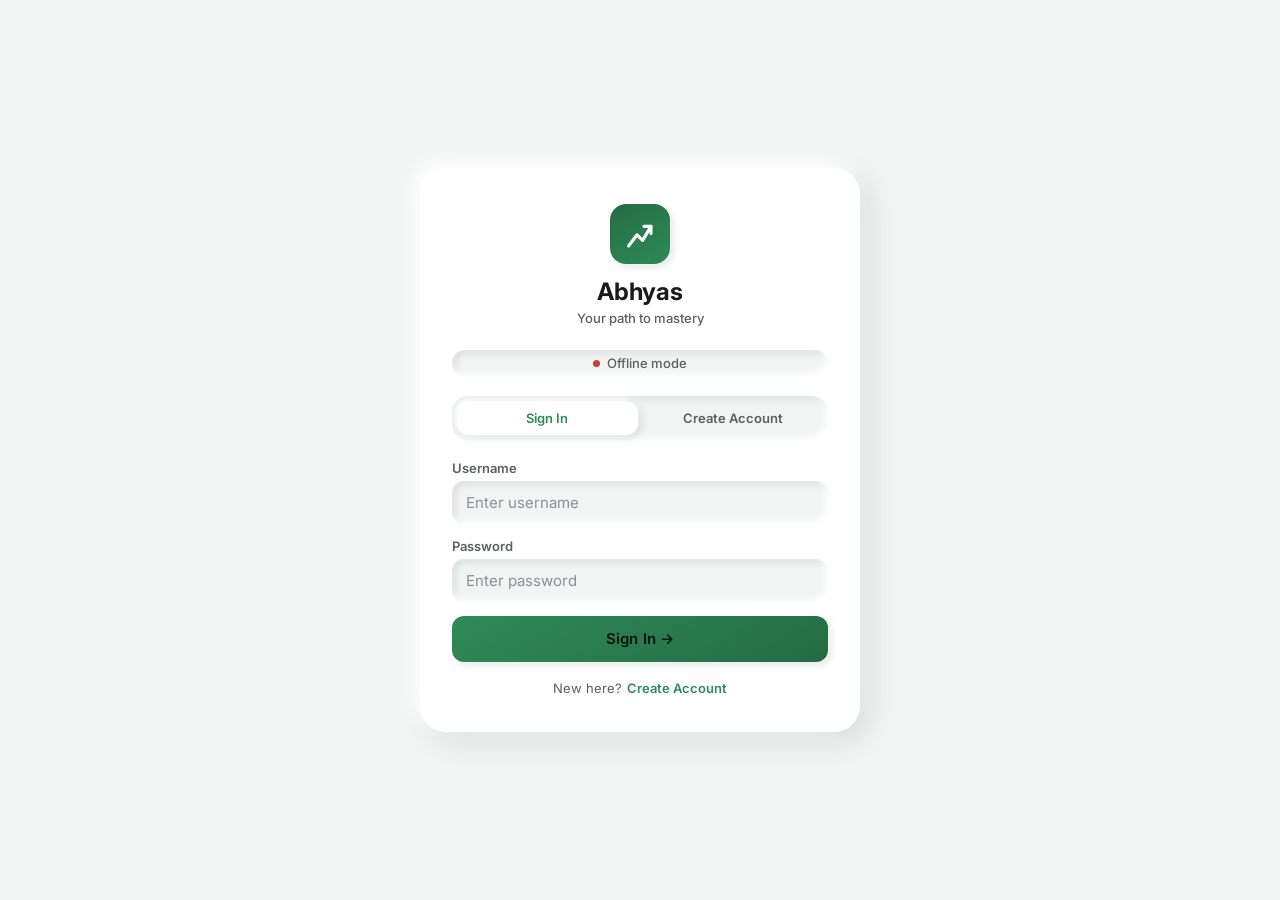
==== index.html @ fbf96340 "index.html/admin.html: fix same white-on-green button contrast bug found in user.html Audited both f" ====
<!DOCTYPE html>
<html lang="en">
<head>
<meta charset="UTF-8">
<meta name="viewport" content="width=device-width,initial-scale=1,maximum-scale=1">
<meta name="theme-color" content="#F2F4F3">
<title>Abhyas — Gateway</title>
<link href="https://fonts.googleapis.com/css2?family=Inter:wght@400;500;600;700;800&display=swap" rel="stylesheet">
<link rel="stylesheet" href="design-system.css">
<style>
:root{
  /* Local aliases onto the shared token layer, so the rest of this
     file's rules (unchanged names, so JS/markup below never has to
     change) read from one place if the palette shifts later. */
  --c0:var(--c-bg);--c1:var(--c-surface);--c2:var(--c-surface);--c3:var(--c-primary-light);--c4:var(--c-divider);
  --amb:var(--c-primary);--amb2:var(--c-primary-dark);--amb-glow:rgba(46,139,87,.18);
  --teal:var(--c-primary);--vio:var(--c-primary);--sky:var(--c-info);--grn:var(--c-primary);--ros:var(--c-danger);
  --t1:var(--c-text);--t2:var(--c-text-soft);--t3:var(--c-text-faint);
  --ff:var(--font-body);--fd:var(--font-body);
  --r2:var(--r-sm);--r3:var(--r-md);--r4:var(--r-xl);
  --ease:.15s cubic-bezier(.4,0,.2,1);--spring:.22s cubic-bezier(.34,1.56,.64,1)
}
*,*::before,*::after{margin:0;padding:0;box-sizing:border-box;-webkit-tap-highlight-color:transparent}
html{height:100%}
body{font-family:var(--ff);background:var(--c-bg);color:var(--t1);min-height:100vh;display:flex;align-items:center;justify-content:center;overflow-x:hidden}

/* Background — calm, no blobs/grid in the fintech direction: a plain,
   spacious off-white field lets the card carry all the visual weight. */
.bg-blobs,.grid{display:none}

/* Card */
.card{position:relative;z-index:1;width:100%;max-width:440px;margin:1.2rem;background:var(--c-surface);border-radius:var(--r-xl);padding:2.25rem 2rem;box-shadow:var(--ne-lg);max-height:96vh;overflow-y:auto;animation:enter .35s var(--ease-spring)}
@keyframes enter{from{opacity:0;transform:translateY(12px)}to{opacity:1;transform:none}}

/* Logo */
.logo{text-align:center;margin-bottom:1.5rem}
.l-icon{width:60px;height:60px;margin:0 auto .8rem}
.logo h1{font-size:var(--fs-page-title);font-weight:var(--fw-bold);letter-spacing:-.3px;color:var(--c-text)}
.logo p{font-size:var(--fs-caption);color:var(--c-text-soft);margin-top:.25rem;font-weight:var(--fw-medium)}

/* Net */
.net{display:flex;align-items:center;justify-content:center;gap:.45rem;font-size:var(--fs-caption);color:var(--c-text-soft);font-weight:var(--fw-medium);margin-bottom:1.25rem;background:var(--c-bg);border-radius:var(--r-full);padding:.32rem .9rem;box-shadow:var(--ne-in-sm)}
.ndot{width:7px;height:7px;border-radius:50%;background:var(--c-primary);animation:npulse 2s ease-in-out infinite;flex-shrink:0}
.ndot.off{background:var(--c-danger);animation:none}
.ndot.warn{background:var(--c-warning);animation:npulse 2s ease-in-out infinite}
@keyframes npulse{0%,100%{opacity:1;transform:scale(1)}50%{opacity:.35;transform:scale(.7)}}

/* Tabs */
.tabs{display:flex;gap:.25rem;background:var(--c-bg);border-radius:var(--r-md);padding:.3rem;margin-bottom:1.25rem;box-shadow:var(--ne-in-sm)}
.tab{flex:1;padding:.55rem .2rem;border:none;border-radius:calc(var(--r-md) - 4px);background:transparent;color:var(--c-text-soft);font-family:var(--ff);font-size:var(--fs-caption);font-weight:var(--fw-semibold);cursor:pointer;transition:all var(--ease);text-align:center}
.tab.active{background:var(--c-surface);color:var(--c-primary);box-shadow:var(--ne-sm)}
.tab:hover:not(.active){color:var(--c-text)}

/* Forms */
.fld{margin-bottom:.85rem}
.fld label{display:block;font-size:var(--fs-caption);font-weight:var(--fw-semibold);color:var(--c-text-soft);margin-bottom:.35rem}
.fld input,.fld select{width:100%;background:var(--c-bg);border:none;border-radius:var(--r-sm);padding:.75rem .9rem;color:var(--t1);font-size:var(--fs-body);font-family:var(--ff);outline:none;box-shadow:var(--ne-in-sm);transition:box-shadow var(--ease)}
.fld input:focus,.fld select:focus{box-shadow:var(--ne-in-sm),0 0 0 3px rgba(46,139,87,.16)}
.fld input::placeholder{color:var(--c-text-faint)}
.fld input[type="file"]{padding:.55rem .9rem;font-size:var(--fs-caption);color:var(--t2)}
.fld-row{display:grid;grid-template-columns:1fr 1fr;gap:.6rem}

.err{background:var(--c-danger-bg);border:1px solid rgba(193,67,60,.25);border-radius:var(--r-sm);padding:.6rem .9rem;color:var(--c-danger);font-size:var(--fs-caption);margin-bottom:.85rem;display:none;align-items:center;gap:.5rem;font-weight:var(--fw-medium)}
.err::before{content:"";width:16px;height:16px;flex-shrink:0;background:currentColor;-webkit-mask:url("data:image/svg+xml,%3Csvg xmlns='http://www.w3.org/2000/svg' viewBox='0 0 24 24' fill='none' stroke='black' stroke-width='2' stroke-linecap='round' stroke-linejoin='round'%3E%3Cpath d='M10.29 3.86 1.82 18a2 2 0 0 0 1.71 3h16.94a2 2 0 0 0 1.71-3L13.71 3.86a2 2 0 0 0-3.42 0z'/%3E%3Cline x1='12' y1='9' x2='12' y2='13'/%3E%3Cline x1='12' y1='17' x2='12.01' y2='17'/%3E%3C/svg%3E") center/contain no-repeat;mask:url("data:image/svg+xml,%3Csvg xmlns='http://www.w3.org/2000/svg' viewBox='0 0 24 24' fill='none' stroke='black' stroke-width='2' stroke-linecap='round' stroke-linejoin='round'%3E%3Cpath d='M10.29 3.86 1.82 18a2 2 0 0 0 1.71 3h16.94a2 2 0 0 0 1.71-3L13.71 3.86a2 2 0 0 0-3.42 0z'/%3E%3Cline x1='12' y1='9' x2='12' y2='13'/%3E%3Cline x1='12' y1='17' x2='12.01' y2='17'/%3E%3C/svg%3E") center/contain no-repeat}
.err.show{display:flex}

.ok-banner{background:var(--c-success-bg);border:1px solid rgba(54,139,79,.2);border-radius:var(--r-sm);padding:.75rem 1rem;margin-bottom:1rem;text-align:center;font-size:var(--fs-caption);color:var(--c-primary-dark)}
.ok-banner strong{color:var(--c-text);font-size:var(--fs-body)}

/* Buttons */
.btn{width:100%;padding:.85rem;background:linear-gradient(150deg,var(--c-primary),var(--c-primary-dark));border:none;border-radius:var(--r-sm);color:#0F1410;font-size:var(--fs-body);font-weight:var(--fw-semibold);font-family:var(--fd);cursor:pointer;transition:all var(--ease);box-shadow:var(--ne-sm);letter-spacing:.1px}
.btn:hover:not(:disabled){box-shadow:var(--ne-md)}
.btn:active:not(:disabled){transform:scale(.98);box-shadow:var(--ne-in-md)}
.btn:disabled{opacity:.5;cursor:not-allowed}
.btn-sec{width:100%;padding:.7rem;background:var(--c-bg);border:none;border-radius:var(--r-sm);color:var(--c-text-soft);font-size:var(--fs-caption);font-weight:var(--fw-semibold);font-family:var(--ff);cursor:pointer;transition:all var(--ease);margin-top:.6rem;box-shadow:var(--ne-sm)}
.btn-sec:hover{color:var(--c-primary-dark);box-shadow:var(--ne-in-sm)}

.spin{display:inline-block;width:14px;height:14px;border:2px solid rgba(255,255,255,.4);border-top-color:#fff;border-radius:50%;animation:spin .65s linear infinite;vertical-align:middle;margin-right:.4rem}
@keyframes spin{to{transform:rotate(360deg)}}

/* Links */
.link-row{text-align:center;margin-top:1.1rem;font-size:var(--fs-caption);color:var(--c-text-soft)}
.link-row button{background:none;border:none;color:var(--c-primary);font-weight:var(--fw-semibold);cursor:pointer;font-family:var(--ff);font-size:var(--fs-caption);padding:0;margin-left:.3rem}
.link-row button:hover{text-decoration:underline}

/* Payment / Trial / Status / Permanent pages */
.pay-box{display:none}
.pay-box.on{display:block;animation:enter .3s var(--ease-spring)}
.qr-wrap{text-align:center;margin:1rem 0;padding:1.1rem;background:var(--c-bg);border-radius:var(--r-lg);position:relative;box-shadow:var(--ne-in-sm)}
.qr-wrap img{max-width:200px;width:100%;border-radius:var(--r-md);display:block;margin:0 auto .6rem}
.qr-fallback{width:180px;height:180px;margin:0 auto .6rem;background:var(--c-surface);border-radius:var(--r-md);display:flex;align-items:center;justify-content:center;color:var(--c-text-faint);box-shadow:var(--ne-sm)}
.qr-fallback svg{width:48px;height:48px}
.pay-info{text-align:center;margin-bottom:1rem}
.pay-info .amt{font-size:1.7rem;font-weight:var(--fw-bold);color:var(--c-primary-dark)}
.pay-info .amt span{font-size:.9rem;opacity:.7;font-weight:var(--fw-medium)}
.pay-info .phone{font-size:var(--fs-body);color:var(--t2);margin-top:.25rem}
.pay-info .inst{font-size:var(--fs-caption);color:var(--t3);margin-top:.45rem;line-height:var(--lh-normal);padding:0 .5rem}

.trial-banner{background:var(--c-info-bg);border:1px solid rgba(43,108,176,.18);border-radius:var(--r-sm);padding:.75rem 1rem;margin-bottom:1rem;text-align:center;font-size:var(--fs-caption);color:var(--c-info)}
.trial-banner strong{color:var(--c-text);font-size:var(--fs-body)}
.trial-banner .timer{font-size:1.15rem;font-weight:var(--fw-bold);color:var(--c-primary-dark);margin-top:.25rem;font-variant-numeric:tabular-nums}

.expired-banner{background:var(--c-danger-bg);border:1px solid rgba(193,67,60,.2);border-radius:var(--r-sm);padding:.75rem 1rem;margin-bottom:1rem;text-align:center;font-size:var(--fs-caption);color:var(--c-danger)}
.expired-banner strong{color:var(--c-text)}

.perm-banner{background:var(--c-success-bg);border:1px solid rgba(54,139,79,.2);border-radius:var(--r-sm);padding:.75rem 1rem;margin-bottom:1rem;text-align:center;font-size:var(--fs-caption);color:var(--c-primary-dark)}
.perm-banner strong{color:var(--c-text);font-size:var(--fs-body)}

.status-card{text-align:center;padding:1.3rem .5rem}
.status-card .big-icon{width:56px;height:56px;margin:0 auto .8rem;color:var(--c-primary);background:var(--c-bg);border-radius:var(--r-full);display:flex;align-items:center;justify-content:center;box-shadow:var(--ne-sm)}
.status-card .big-icon svg{width:28px;height:28px}
.status-card h2{font-size:var(--fs-section-title);font-weight:var(--fw-bold);margin-bottom:.35rem;color:var(--c-text)}
.status-card p{font-size:var(--fs-caption);color:var(--t3);line-height:var(--lh-normal);margin-bottom:1.1rem}

/* Toast */
#toasts{position:fixed;bottom:1.5rem;left:50%;transform:translateX(-50%);z-index:9000;display:flex;flex-direction:column;align-items:center;gap:.4rem;pointer-events:none;width:calc(100vw - 2rem);max-width:340px}
.toast{background:var(--c-text);border-radius:var(--r-sm);padding:.6rem 1.1rem;font-size:var(--fs-caption);font-weight:var(--fw-medium);color:#fff;box-shadow:var(--sh-lg);animation:tin .18s var(--ease-spring);pointer-events:auto;max-width:100%;text-align:center}
.toast.out{animation:tout .2s ease forwards}
@keyframes tin{from{opacity:0;transform:translateY(10px) scale(.95)}to{opacity:1;transform:none}}
@keyframes tout{from{opacity:1}to{opacity:0;transform:translateY(-6px)}}

/* Divider */
.or-div{display:flex;align-items:center;gap:.6rem;margin:1rem 0;color:var(--t3);font-size:var(--fs-caption);font-weight:var(--fw-medium)}
.or-div::before,.or-div::after{content:"";flex:1;height:1px;background:var(--c-divider)}

/* Offline badge */
.offline-badge{display:none;background:var(--c-bg);border-radius:var(--r-sm);padding:.45rem .8rem;margin-bottom:1rem;text-align:center;font-size:var(--fs-caption);color:var(--c-warning);font-weight:var(--fw-medium);box-shadow:var(--ne-in-sm)}
.offline-badge.show{display:block}

/* Responsive */
@media(max-width:480px){.card{padding:1.75rem 1.35rem;margin:.8rem;border-radius:var(--r-lg)}.fld-row{grid-template-columns:1fr}}
</style>
</head>
<body>

<div class="card" id="main-card">
  <div class="logo">
    <div class="l-icon brand-mark"><svg viewBox="0 0 24 24" fill="none" stroke="currentColor" stroke-width="2.2" stroke-linecap="round" stroke-linejoin="round"><path d="M4 20 L10 12 L14 16 L20 6"/><path d="M15 6h5v5"/></svg></div>
    <h1>Abhyas</h1>
    <p>Your path to mastery</p>
  </div>

  <div class="net"><div class="ndot" id="ndot"></div><span id="nstat">Checking connection…</span></div>
  <div class="offline-badge" id="offline-badge">Offline mode — using cached session</div>

  <!-- MODE TABS -->
  <div class="tabs" id="auth-tabs">
    <button class="tab active" onclick="APP.setMode('login')">Sign In</button>
    <button class="tab" onclick="APP.setMode('signup')">Create Account</button>
  </div>

  <div class="err" id="err" role="alert" aria-live="assertive"></div>

  <!-- ═══════════════════════════════════════════════════════════════
       UNIFIED LOGIN — Single form routes to Admin OR User
       ═══════════════════════════════════════════════════════════════ -->
  <div id="form-login">
    <div class="fld"><label for="in-user">Username</label><input type="text" id="in-user" placeholder="Enter username" autocomplete="username" autocapitalize="none" spellcheck="false"></div>
    <div class="fld"><label for="in-pass">Password</label><input type="password" id="in-pass" placeholder="Enter password" autocomplete="current-password"></div>
    <button class="btn" id="btn-login" onclick="APP.login()">Sign In →</button>
    <div class="link-row"><span>New here?</span><button onclick="APP.setMode('signup')">Create Account</button></div>
  </div>

  <!-- SIGNUP FORM -->
  <div id="form-signup" style="display:none">
    <div class="fld-row">
      <div class="fld"><label for="su-name">Full Name</label><input type="text" id="su-name" placeholder="Your name"></div>
      <div class="fld"><label for="su-mobile">Mobile</label><input type="tel" id="su-mobile" placeholder="98XXXXXXXX"></div>
    </div>
    <div class="fld"><label for="su-email">Email Address</label><input type="email" id="su-email" placeholder="you@example.com"></div>
    <div class="fld"><label for="su-user">Username</label><input type="text" id="su-user" placeholder="Choose username" autocomplete="username" autocapitalize="none" spellcheck="false"></div>
    <div class="fld-row">
      <div class="fld"><label for="su-pass">Password</label><input type="password" id="su-pass" placeholder="Min 6 chars" autocomplete="new-password"></div>
      <div class="fld"><label for="su-cpass">Confirm</label><input type="password" id="su-cpass" placeholder="Repeat password" autocomplete="new-password"></div>
    </div>
    <button class="btn" id="btn-signup" onclick="APP.signup()">Create Account →</button>
    <div class="link-row"><span>Have an account?</span><button onclick="APP.setMode('login')">Sign In</button></div>
  </div>

  <!-- PERMANENT ACCESS WELCOME -->
  <div id="form-permanent" class="pay-box" style="display:none">
    <div class="perm-banner">
      <strong>Permanent Access Active</strong><br>Your account is fully unlocked.
    </div>
    <div class="status-card">
      <div class="big-icon"><svg viewBox="0 0 24 24" fill="none" stroke="currentColor" stroke-width="2" stroke-linecap="round" stroke-linejoin="round"><path d="M22 10v6M2 10l10-5 10 5-10 5z"/><path d="M6 12v5c0 1.7 2.7 3 6 3s6-1.3 6-3v-5"/></svg></div>
      <h2>Welcome back, <span id="perm-name">User</span>!</h2>
      <p>You have unlimited access to all study materials and quizzes.</p>
      <button class="btn" onclick="APP.goUser()">Enter Study Dashboard →</button>
      <button class="btn-sec" onclick="APP.logout()">Logout</button>
    </div>
  </div>

  <!-- TRIAL ACTIVE -->
  <div id="form-trial" class="pay-box" style="display:none">
    <div class="trial-banner">
      <strong>Welcome! Trial Active</strong>
      <div class="timer" id="trial-timer">23:59:59</div>
      <div style="font-size:.72rem;margin-top:.3rem;color:var(--t3)">Pay anytime to unlock permanent access.</div>
    </div>
    <button class="btn" onclick="APP.goUser()">Enter Study Dashboard →</button>
    <button class="btn-sec" onclick="APP.setMode('payment')">Pay Now (Permanent)</button>
    <button class="btn-sec" onclick="APP.logout()">Logout</button>
  </div>

  <!-- PAYMENT FORM -->
  <div id="form-payment" class="pay-box" style="display:none">
    <div class="expired-banner" id="pay-banner" style="display:none">
      <strong>Trial Expired</strong><br>Complete payment to unlock permanent access.
    </div>
    <div class="expired-banner" id="pay-settings-warn" style="display:none">
      <strong>Couldn't refresh payment details from the server.</strong><br>Showing the last known info — reload the page once you're back online.
    </div>
    <div class="qr-wrap">
      <div class="qr-fallback" id="qr-fallback"><svg viewBox="0 0 24 24" fill="none" stroke="currentColor" stroke-width="2" stroke-linecap="round" stroke-linejoin="round"><path d="M23 19a2 2 0 0 1-2 2H3a2 2 0 0 1-2-2V8a2 2 0 0 1 2-2h4l2-3h6l2 3h4a2 2 0 0 1 2 2z"/><circle cx="12" cy="13" r="4"/></svg></div>
      <img id="qr-img" style="display:none" alt="Payment QR" onerror="APP.onQrError()">
    </div>
    <div class="pay-info">
      <div class="amt">Rs <span id="pay-amt">100</span></div>
      <div class="phone" id="pay-phone">9863200285</div>
      <div class="inst" id="pay-inst">Scan the QR code and submit your transaction ID for verification.</div>
    </div>
    <div class="fld"><label for="pay-txn">Transaction ID (TXN ID)</label><input type="text" id="pay-txn" placeholder="e.g. TXN123456789"></div>
    <div class="fld"><label for="pay-rem">Remarks (optional)</label><input type="text" id="pay-rem" placeholder="Any note for admin…"></div>
    <div class="fld"><label for="pay-file">Screenshot / Receipt</label><input type="file" id="pay-file" accept="image/*" onchange="APP.onFile()"></div>
    <button class="btn" id="btn-pay" onclick="APP.submitPayment()">Submit Payment →</button>
    <button class="btn-sec" onclick="APP.logout()">← Back to Login</button>
  </div>

  <!-- STATUS / WAITING -->
  <div id="form-status" class="pay-box" style="display:none">
    <div class="status-card">
      <div class="big-icon" id="st-icon"><svg viewBox="0 0 24 24" fill="none" stroke="currentColor" stroke-width="2" stroke-linecap="round" stroke-linejoin="round"><circle cx="12" cy="12" r="10"/><path d="M12 6v6l4 2"/></svg></div>
      <h2 id="st-title">Payment Submitted</h2>
      <p id="st-msg">Your payment is under review. You will be notified once verified.</p>
      <button class="btn-sec" onclick="APP.logout()">Back to Login</button>
    </div>
  </div>
</div>

<div id="toasts" role="status" aria-live="polite" aria-atomic="false"></div>


<script>
/* ═════════════════════════════════════════════════════════════════════════════
   ABHYAS — UNIFIED GATEWAY
   One login → Admin (admin.html) OR User (user.html)
   Session schema designed for online + offline validation in user.html
   ═════════════════════════════════════════════════════════════════════════════ */

const GAS_URL = "https://script.google.com/macros/s/AKfycbwAhfyQm7NvxaNjgRm3oC9SdKwrfKNfjgDd-J0nYjYAhsU1d2PP2JfyMI30ol9AGSatyg/exec"; // ← REPLACE WITH YOUR DEPLOYED URL

/* ═════════════════════════════════════════════════════════════════════════════
   SESSION SCHEMA (stored in localStorage as 'hau_session')
   ───────────────────────────────────────────────────────────────────────────
   {
     type: "user" | "admin",
     username: string,
     name: string,           // user only
     email: string,          // user only
     mobile: string,         // user only
     token: string,          // session token from backend
     access: {
       level: "permanent" | "trial" | "pending_review" | "expired" | "unknown",
       trialExpiresAt: "ISO date string", // if trial
       permanent: boolean
     },
     settings: {             // cached app settings
       paymentAmount: "XXX",
       contactPhone: "9863200285",
       qrCodeUrl: "...",
       paymentInstructions: "..."
     },
     lastVerified: timestamp,
     createdAt: timestamp
   }

   FOR user.html DEVELOPERS:
   ─────────────────────────
   1. Read: const s = JSON.parse(localStorage.getItem('hau_session'));
   2. If !s or s.type !== 'user' → redirect to gateway.
   3. OFFLINE check:
      - if s.access.level === 'permanent' → ALLOW
      - if s.access.level === 'trial'  → check Date.now() < new Date(s.access.trialExpiresAt)
      - if s.access.level === 'expired' or 'pending_review' or 'unknown' → BLOCK, redirect to gateway
   4. ONLINE check (background):
      - fetch(GAS_URL + '?action=checkSession&token=' + s.token)
      - Update s.access if server state changed.
   5. Call APP.logout() from gateway if you need global logout.
   ═════════════════════════════════════════════════════════════════════════════ */

const APP = {
  mode: 'login',
  online: false,
  trialTimerId: null,
  fileData: null,
  session: null, // in-memory copy

  async init() {
    await this.checkNet();
    setInterval(() => this.checkNet(), 15000);

    // Resume existing session
    const saved = this.getSession();
    if (saved) {
      this.session = saved;
      if (saved.type === 'admin') {
        this.toast('🛡️ Resuming admin session…');
        setTimeout(() => this.goAdmin(), 400);
        return;
      }
      if (saved.type === 'user') {
        this.resumeUserSession(saved);
        return;
      }
    }
    this.setMode('login');
  },

  /* ── Network ── */
  async checkNet() {
    const wasOnline = this.online;
    const dot = document.getElementById('ndot');
    const txt = document.getElementById('nstat');
    const badge = document.getElementById('offline-badge');
    try {
      const ctrl = new AbortController();
      const to = setTimeout(() => ctrl.abort(), 8000);
      const r = await fetch(GAS_URL + '?action=ping&_=' + Date.now(), { signal: ctrl.signal, cache: 'no-store' });
      clearTimeout(to);
      if (!r.ok) throw new Error('HTTP ' + r.status);
      const data = await r.json();
      if (!data.pong && !data.success) throw new Error('Unexpected ping response');
      this.online = true;
      dot.className = 'ndot';
      txt.textContent = 'Backend connected';
      badge.classList.remove('show');
      if (!wasOnline && this.mode === 'payment') {
        this.loadPaymentUI();
      }
      if (!wasOnline && navigator.serviceWorker && navigator.serviceWorker.controller) {
        navigator.serviceWorker.controller.postMessage({ type: 'CLEAR_STALE_IF_ONLINE' });
      }
    } catch (e) {
      this.online = false;
      dot.className = 'ndot off';
      txt.textContent = 'Offline mode';
      if (this.session) badge.classList.add('show');
    }
    this.updatePayButtonState();
  },

  updatePayButtonState() {
    const btn = document.getElementById('btn-pay');
    if (!btn) return;
    btn.disabled = !this.online;
    btn.textContent = this.online ? 'Submit Payment →' : 'Offline — reconnect to pay';
  },

  /* ── Session helpers ── */
  getSession() {
    try {
      const raw = localStorage.getItem('hau_session');
      if (!raw) return null;
      return JSON.parse(raw);
    } catch (e) {
      localStorage.removeItem('hau_session');
      return null;
    }
  },

  saveSession(obj) {
    this.session = obj;
    localStorage.setItem('hau_session', JSON.stringify(obj));
  },

  clearSession() {
    this.session = null;
    localStorage.removeItem('hau_session');
  },

  /* ── UI Mode Switcher ── */
  setMode(m) {
    this.mode = m;
    const tabs = document.getElementById('auth-tabs');
    if (tabs) {
      tabs.style.display = (m === 'login' || m === 'signup') ? 'flex' : 'none';
      document.querySelectorAll('.tab').forEach((t, i) => {
        t.classList.toggle('active', (m === 'login' && i === 0) || (m === 'signup' && i === 1));
      });
    }
    const ids = ['form-login','form-signup','form-payment','form-trial','form-status','form-permanent'];
    ids.forEach(id => {
      const el = document.getElementById(id);
      if (!el) return;
      const show = id === 'form-' + m;
      el.style.display = show ? 'block' : 'none';
      if (show) el.classList.add('on'); else el.classList.remove('on');
    });
    this.hideErr();
    if (m !== 'trial') this.clearTrialTimer();

    if (m === 'payment') {
      this.loadPaymentUI();
      if (!this._payRefreshTimer) {
        this._payRefreshTimer = setInterval(() => {
          if (this.mode === 'payment' && this.online) this.loadPaymentUI();
        }, 20000);
      }
    } else if (this._payRefreshTimer) {
      clearInterval(this._payRefreshTimer);
      this._payRefreshTimer = null;
    }
  },

  showErr(msg) {
    const e = document.getElementById('err');
    e.textContent = msg;
    e.classList.add('show');
  },
  hideErr() {
    document.getElementById('err').classList.remove('show');
  },

  /* ── API ── */
  async api(action, params = {}, method = 'GET') {
    const qs = new URLSearchParams(params).toString();
    if (method === 'GET') {
      try {
        const r = await fetch(GAS_URL + '?action=' + action + '&' + qs, { cache: 'no-store' });
        return await r.json();
      } catch (e) {
        return { success: false, error: 'Network error. Check connection or CORS settings.' };
      }
    } else {
      try {
        const r = await fetch(GAS_URL, {
          method: 'POST',
          headers: { 'Content-Type': 'text/plain' },
          body: JSON.stringify({ action, ...params })
        });
        return await r.json();
      } catch (e) {
        return { success: false, error: 'Network error. Check connection or CORS settings.' };
      }
    }
  },

  /* ═════════════════════════════════════════════════════════════════════════════
     UNIFIED LOGIN
     ═════════════════════════════════════════════════════════════════════════════ */
  async login() {
    const u = document.getElementById('in-user').value.trim();
    const p = document.getElementById('in-pass').value;
    if (!u || !p) return this.showErr('Enter username and password.');
    if (u.length < 3) return this.showErr('Username too short.');

    this.setLoading('btn-login', true);
    const res = await this.api('login', { username: u, password: p }, 'POST');
    this.setLoading('btn-login', false);

    if (!res.success) return this.showErr(res.error || 'Login failed.');

    if (res.role === 'admin' || res.isAdmin) {
      this.saveSession({
        type: 'admin',
        username: u,
        token: res.token || res.adminToken,
        lastVerified: Date.now()
      });
      this.toast('🛡️ Welcome, Administrator!');
      setTimeout(() => this.goAdmin(), 500);
      return;
    }

    this.handleUserAuth(res);
  },

  /* ═════════════════════════════════════════════════════════════════════════════
     SIGNUP
     ═════════════════════════════════════════════════════════════════════════════ */
  async signup() {
    const name = document.getElementById('su-name').value.trim();
    const email = document.getElementById('su-email').value.trim();
    const mobile = document.getElementById('su-mobile').value.trim();
    const user = document.getElementById('su-user').value.trim();
    const pass = document.getElementById('su-pass').value;
    const cpass = document.getElementById('su-cpass').value;

    if (!name || !email || !mobile || !user || !pass) return this.showErr('All fields are required.');
    if (user.length < 3) return this.showErr('Username must be at least 3 characters.');
    if (pass.length < 6) return this.showErr('Password must be at least 6 characters.');
    if (pass !== cpass) return this.showErr('Passwords do not match.');
    if (!/^[^\s@]+@[^\s@]+\.[^\s@]+$/.test(email)) return this.showErr('Invalid email address.');
    if (!/^(98|97|96|99)\d{8}$/.test(mobile)) return this.showErr('Invalid Nepali mobile number. Use 10 digits starting with 98/97/96/99.');

    this.setLoading('btn-signup', true);
    const res = await this.api('signup', { username: user, password: pass, name, email, mobile }, 'POST');
    this.setLoading('btn-signup', false);

    if (!res.success) return this.showErr(res.error || 'Signup failed.');

    this.toast('🎉 Account created! 24-hour trial started.');

    const session = {
      type: 'user',
      username: user,
      name,
      email,
      mobile,
      token: res.token,
      access: {
        level: 'trial',
        trialExpiresAt: res.trialExpiresAt,
        permanent: false
      },
      settings: {},
      lastVerified: Date.now()
    };
    this.saveSession(session);
    this.startTrialTimer(new Date(res.trialExpiresAt));
    this.setMode('trial');
  },

  /* ═════════════════════════════════════════════════════════════════════════════
     USER AUTH ROUTING (after login or resume)
     ═════════════════════════════════════════════════════════════════════════════ */
  handleUserAuth(res) {
    const user = res.user || {};
    const access = {
      level: res.permanentAccess || user.status === 'active' ? 'permanent'
             : res.isTrial ? 'trial'
             : res.needsPayment && user.status === 'payment_pending' ? 'pending_review'
             : res.needsPayment ? 'expired'
             : 'unknown',
      trialExpiresAt: res.trialExpiresAt || user.trialExpiresAt,
      permanent: !!(res.permanentAccess || user.status === 'active'),
      accessType: res.accessType || user.accessType || 'permanent',
      accessExpiresAt: res.accessExpiresAt || user.accessExpiresAt || ''
    };

    const session = {
      type: 'user',
      username: user.username || res.username,
      name: user.name,
      email: user.email,
      mobile: user.mobile,
      token: res.token,
      access,
      settings: res.settings || {},
      lastVerified: Date.now()
    };
    this.saveSession(session);

    if (access.level === 'permanent') {
      document.getElementById('perm-name').textContent = session.name || session.username;
      this.setMode('permanent');
      this.toast('✅ Permanent access active.');
    } else if (access.level === 'trial') {
      this.startTrialTimer(new Date(access.trialExpiresAt));
      this.setMode('trial');
    } else if (access.level === 'expired') {
      this.settings = res.settings || {};
      document.getElementById('pay-banner').style.display = 'block';
      this.setMode('payment');
    } else if (access.level === 'pending_review') {
      this.setMode('status');
      this.loadPaymentStatus();
    } else {
      this.showErr(res.error || 'Account issue. Contact admin.');
    }
  },

  async loadPaymentStatus() {
    if (!this.session || !this.online) return;
    try {
      const res = await this.api('getPaymentStatus', { username: this.session.username, token: this.session.token });
      if (res.success && res.payment) {
        const p = res.payment;
        const msgEl = document.getElementById('st-msg');
        const when = p.submittedAt ? new Date(p.submittedAt).toLocaleString() : '';
        msgEl.textContent = `TXN ${p.txId} submitted${when ? ' on ' + when : ''} — waiting for admin verification. You'll get full access as soon as it's approved.`;
      }
    } catch (e) {}
  },

  async resumeUserSession(saved) {
    if (saved.access && saved.access.level === 'permanent') {
      document.getElementById('perm-name').textContent = saved.name || saved.username;
      this.setMode('permanent');
      return;
    }
    if (saved.access && saved.access.level === 'trial' && saved.access.trialExpiresAt) {
      const end = new Date(saved.access.trialExpiresAt);
      if (end > Date.now()) {
        this.startTrialTimer(end);
        this.setMode('trial');
        this.syncSessionQuietly(saved);
        return;
      } else {
        saved.access.level = 'expired';
        this.saveSession(saved);
      }
    }
    if (saved.access && saved.access.level === 'expired') {
      this.settings = saved.settings || {};
      document.getElementById('pay-banner').style.display = 'block';
      this.setMode('payment');
      return;
    }
    if (saved.access && saved.access.level === 'pending_review') {
      this.setMode('status');
      if (this.online) this.loadPaymentStatus();
      return;
    }

    if (!this.online) {
      this.showErr('Offline. Cannot verify session.');
      this.setMode('login');
      return;
    }
    const res = await this.api('checkSession', { token: saved.token, username: saved.username });
    if (!res.success) {
      this.clearSession();
      this.showErr('Session expired. Please login again.');
      this.setMode('login');
      return;
    }
    this.handleUserAuth(res);
  },

  async syncSessionQuietly(saved) {
    if (!this.online) return;
    try {
      const res = await this.api('checkSession', { token: saved.token, username: saved.username });
      if (res.success && res.user) {
        const updated = { ...saved, access: { ...saved.access }, lastVerified: Date.now() };
        if (res.permanentAccess || res.user.status === 'active') {
          updated.access.level = 'permanent';
          updated.access.permanent = true;
          this.saveSession(updated);
          this.setMode('permanent');
        }
      }
    } catch (e) { /* silent fail */ }
  },

  /* ── Trial Timer ── */
  startTrialTimer(end) {
    this.clearTrialTimer();
    const el = document.getElementById('trial-timer');
    const tick = () => {
      const diff = end - Date.now();
      if (diff <= 0) {
        el.textContent = '00:00:00';
        this.clearTrialTimer();
        if (this.session) {
          this.session.access.level = 'expired';
          this.saveSession(this.session);
        }
        document.getElementById('pay-banner').style.display = 'block';
        this.setMode('payment');
        return;
      }
      const h = String(Math.floor(diff / 3600000)).padStart(2, '0');
      const m = String(Math.floor((diff % 3600000) / 60000)).padStart(2, '0');
      const s = String(Math.floor((diff % 60000) / 1000)).padStart(2, '0');
      el.textContent = h + ':' + m + ':' + s;
    };
    tick();
    this.trialTimerId = setInterval(tick, 1000);
  },

  clearTrialTimer() {
    if (this.trialTimerId) {
      clearInterval(this.trialTimerId);
      this.trialTimerId = null;
    }
  },

  /* ── Payment UI ── */
  async loadPaymentUI() {
    this.updatePayButtonState();
    let s = this.settings || {};
    let fetchFailed = false;
    if (this.online) {
      try {
        const r = await this.api('getSettings', {});
        if (r.success) {
          s = r.settings || {};
        } else {
          fetchFailed = true;
          console.warn('getSettings returned success:false —', r.error || '(no error message)');
        }
      } catch (e) {
        fetchFailed = true;
        console.warn('getSettings request threw —', e);
      }
    }
    if (Object.keys(s).length === 0 && this.session && this.session.settings) {
      s = { ...this.session.settings };
    }
    if (this.session) { this.session.settings = s; this.saveSession(this.session); }

    const qrVal = s.qrCodeUrl || '';
    console.log('%c[Payment Settings]', 'color:#F5A623;font-weight:bold', {
      source: fetchFailed ? 'fetch failed — using cached/default' : (this.online ? 'live from backend' : 'offline cache'),
      paymentAmount: s.paymentAmount,
      contactPhone: s.contactPhone,
      qrCodeUrl_length: qrVal.length,
      qrCodeUrl_validFormat: qrVal.startsWith('data:image') || qrVal.startsWith('http'),
      qrCodeUrl_preview: qrVal ? qrVal.slice(0, 40) + '…' : '(empty — no QR uploaded yet)'
    });

    document.getElementById('pay-amt').textContent = s.paymentAmount || '100';
    document.getElementById('pay-phone').textContent = s.contactPhone || '9863200285';
    document.getElementById('pay-inst').textContent = s.paymentInstructions || 'Scan the QR code and submit your transaction ID for verification.';
    const qr = s.qrCodeUrl || '';
    const img = document.getElementById('qr-img');
    const fb = document.getElementById('qr-fallback');
    if (qr && (qr.startsWith('http') || qr.startsWith('data:image'))) {
      img.src = qr;
      img.style.display = 'block';
      fb.style.display = 'none';
    } else {
      img.style.display = 'none';
      fb.style.display = 'flex';
    }
    const warn = document.getElementById('pay-settings-warn');
    if (warn) warn.style.display = (this.online && fetchFailed) ? 'block' : 'none';
  },

  onQrError() {
    document.getElementById('qr-img').style.display = 'none';
    document.getElementById('qr-fallback').style.display = 'flex';
  },

  onFile() {
    const f = document.getElementById('pay-file').files[0];
    if (!f) { this.fileData = null; return; }
    if (f.size > 4.5 * 1024 * 1024) {
      this.showErr('File too large. Max 4.5 MB.');
      document.getElementById('pay-file').value = '';
      this.fileData = null;
      return;
    }
    const r = new FileReader();
    r.onload = e => { this.fileData = e.target.result; };
    r.readAsDataURL(f);
  },

  async submitPayment() {
    const txn = document.getElementById('pay-txn').value.trim();
    const rem = document.getElementById('pay-rem').value.trim();
    if (!txn) return this.showErr('Transaction ID is required.');
    if (!this.session || this.session.type !== 'user') return this.showErr('Session error. Please login again.');
    if (!this.online) return this.showErr('You need an internet connection to submit payment. Please reconnect and try again.');

    this.setLoading('btn-pay', true);
    const payload = {
      username: this.session.username,
      token: this.session.token,
      name: this.session.name,
      email: this.session.email,
      mobile: this.session.mobile,
      txId: txn,
      remarks: rem,
      screenshot: this.fileData || ''
    };
    const res = await this.api('submitPayment', payload, 'POST');
    this.setLoading('btn-pay', false);

    if (!res.success) return this.showErr(res.error || 'Submission failed.');

    this.session.access.level = 'pending_review';
    this.saveSession(this.session);

    this.toast('✅ Payment submitted! Waiting for admin verification.');
    this.setMode('status');
  },

  /* ── Navigation ── */
  goUser() {
    if (!this.session || this.session.type !== 'user') {
      this.showErr('Please login first.');
      return;
    }
    const lvl = this.session.access.level;
    if (lvl !== 'permanent' && lvl !== 'trial') {
      this.showErr('Access denied. Complete payment or wait for verification.');
      return;
    }
    if (lvl === 'trial' && new Date(this.session.access.trialExpiresAt) <= Date.now()) {
      this.showErr('Trial expired. Please pay to continue.');
      this.session.access.level = 'expired';
      this.saveSession(this.session);
      this.setMode('payment');
      return;
    }
    window.location.href = 'user.html';
  },

  goAdmin() {
    if (!this.session || this.session.type !== 'admin') {
      this.showErr('Admin session invalid.');
      return;
    }
    window.location.href = 'admin.html';
  },

  logout() {
    this.clearTrialTimer();
    this.clearSession();
    this.fileData = null;
    ['in-user','in-pass','su-name','su-mobile','su-email','su-user','su-pass','su-cpass','pay-txn','pay-rem','pay-file'].forEach(id => {
      const el = document.getElementById(id);
      if (el) el.value = '';
    });
    this.setMode('login');
    this.toast('👋 Logged out.');
  },

  setLoading(id, on) {
    const b = document.getElementById(id);
    const labels = {
      'btn-login': 'Sign In →',
      'btn-signup': 'Create Account →',
      'btn-pay': 'Submit Payment →'
    };
    if (on) {
      b.disabled = true;
      b.innerHTML = '<span class="spin"></span>Processing…';
    } else {
      b.disabled = false;
      b.innerHTML = labels[id] || 'Submit';
    }
  },

  toast(msg) {
    const box = document.getElementById('toasts');
    const t = document.createElement('div');
    t.className = 'toast';
    t.textContent = msg;
    box.appendChild(t);
    setTimeout(() => { t.classList.add('out'); setTimeout(() => t.remove(), 220); }, 3000);
  }
};

APP.init();
</script>
</body>
</html>
---- design-system.css ----
/* ═══════════════════════════════════════════════════════════════
   ABHYAS — Shared Design System (v2 — Soft Neumorphic)
   "Abhyas: Your path to mastery"
   Linked by index.html, user.html, and admin.html.

   Rebrand from HAMRO AFNAI → Abhyas. Direction shifts from flat
   fintech-minimal to a soft/neumorphic hybrid: off-white canvas,
   white cards that read as gently extruded via a dual-tone shadow
   (soft light highlight + soft dark shadow) rather than hard drop
   shadows, rounded icon chips for scanability, and content grouped
   into labeled sections instead of long flat lists. Text stays
   high-contrast (charcoal on white/off-white) — only the elevation
   cues are neumorphic, not the text/surface contrast, so this stays
   accessible unlike a lot of pure-neumorphic UI.
   ═══════════════════════════════════════════════════════════════ */

:root{
  /* ── Color ── */
  --c-primary:      #2E8B57;   /* vibrant accent green — toggles, active states, primary buttons */
  --c-primary-dark: #256B44;   /* hover/active shade of primary */
  --c-primary-light:#E4EFE8;   /* light green tint — icon chips, selected rows, soft badges */
  --c-deep:         #4A6A55;   /* deep forest green — brand graphic accent, hero/nav emphasis */
  --c-text:         #1A1A1A;   /* primary text — headings, row labels */
  --c-text-soft:    #5B5F5D;   /* secondary text — captions, helper copy (darkened from #8E8E93 for AA contrast on white) */
  --c-text-faint:   #8E8E93;   /* tertiary text — placeholders, disabled, inactive nav icons */
  --c-bg:           #F2F4F3;   /* page canvas */
  --c-surface:      #FFFFFF;   /* card/panel surface */
  --c-divider:      #E7EAE8;   /* hairline borders, separators */
  --c-danger:       #C1433C;
  --c-danger-bg:    #FBECEA;
  --c-warning:      #B5790C;
  --c-warning-bg:   #FBF3E3;
  --c-success:      var(--c-primary);
  --c-success-bg:   var(--c-primary-light);
  --c-info:         #2B6CB0;
  --c-info-bg:      #EAF1FA;

  /* ── Typography ── */
  --font-body: 'Inter', -apple-system, BlinkMacSystemFont, 'SF Pro Text', 'Segoe UI', sans-serif;
  --fs-page-title: 1.5rem;
  --fs-section-title: 1.0625rem;
  --fs-body: 0.9375rem;
  --fs-label: 0.875rem;
  --fs-caption: 0.8125rem;
  --fs-micro: 0.6875rem;
  --fw-regular: 400;
  --fw-medium: 500;
  --fw-semibold: 600;
  --fw-bold: 700;
  --lh-tight: 1.25;
  --lh-normal: 1.5;

  /* ── Spacing scale (4px base) ── */
  --sp-1: 4px;--sp-2: 8px;--sp-3: 12px;--sp-4: 16px;--sp-5: 20px;
  --sp-6: 24px;--sp-8: 32px;--sp-10: 40px;--sp-12: 48px;--sp-16: 64px;

  /* ── Radius ── */
  --r-sm: 12px;    /* inputs, chips, small buttons */
  --r-md: 16px;    /* buttons, badges, list rows */
  --r-lg: 22px;    /* standard cards */
  --r-xl: 26px;    /* hero/large cards, modals */
  --r-full: 999px; /* pills, avatars, toggles, icon chips */

  /* ── Neumorphic elevation ──
     Two-part shadow: a soft light highlight (upper-left) plus a soft
     dark shadow (lower-right) on the SAME off-white canvas, so raised
     surfaces read as gently extruded rather than "dropped on top." A
     matching inset pair (--ne-in-*) gives pressed/active states a
     recessed feel. Kept subtle per "extremely soft shadows." */
  --ne-light: #FFFFFF;
  --ne-dark:  rgba(74,106,85,.16);
  --ne-sm:  -3px -3px 8px  var(--ne-light),  3px 3px 8px  var(--ne-dark);
  --ne-md:  -5px -5px 14px var(--ne-light),  6px 6px 16px var(--ne-dark);
  --ne-lg:  -7px -7px 20px var(--ne-light),  9px 9px 26px var(--ne-dark);
  --ne-in-sm: inset -3px -3px 7px var(--ne-light), inset 3px 3px 7px var(--ne-dark);
  --ne-in-md: inset -4px -4px 10px var(--ne-light), inset 4px 4px 10px var(--ne-dark);

  /* Flat/soft shadow fallback — used where a true dual-tone neumorphic
     shadow would be too heavy (e.g. sticky bars, toasts) */
  --sh-xs: 0 1px 2px rgba(26,26,26,.04);
  --sh-sm: 0 2px 10px rgba(74,106,85,.07);
  --sh-md: 0 8px 26px rgba(74,106,85,.08);
  --sh-lg: 0 18px 44px rgba(26,26,26,.10);
  --sh-focus: 0 0 0 3px rgba(46,139,87,.18);

  /* ── Motion ── */
  --ease: .15s cubic-bezier(.4,0,.2,1);
  --ease-spring: .22s cubic-bezier(.34,1.56,.64,1);
}

@media(prefers-reduced-motion:reduce){
  *{animation-duration:.01ms!important;transition-duration:.01ms!important}
}

/* ── Cross-page resets ── */
*,*::before,*::after{box-sizing:border-box}
body{-webkit-font-smoothing:antialiased;text-rendering:optimizeLegibility}

:focus-visible{
  outline:2px solid var(--c-primary);
  outline-offset:2px;
  border-radius:4px;
}

::-webkit-scrollbar{width:6px;height:6px}
::-webkit-scrollbar-track{background:transparent}
::-webkit-scrollbar-thumb{background:var(--c-divider);border-radius:var(--r-full)}
::-webkit-scrollbar-thumb:hover{background:var(--c-text-faint)}

/* ── Shared brand mark — same logo everywhere (login, sidebar, admin) ──
   Simple ascending-path glyph in a rounded square chip: reads as
   "a path upward / a path to mastery" without depending on any
   externally-supplied logo file. Swap the inner <svg> path later if/when
   a final logo is provided — the .brand-mark chip wrapper and sizing
   stay the same everywhere it's used. */
.brand-mark{
  display:flex;align-items:center;justify-content:center;
  background:linear-gradient(150deg,var(--c-primary-dark),var(--c-primary));
  color:#fff;border-radius:var(--r-md);
  box-shadow:var(--ne-sm);
  flex-shrink:0;
}
.brand-mark svg{width:56%;height:56%}
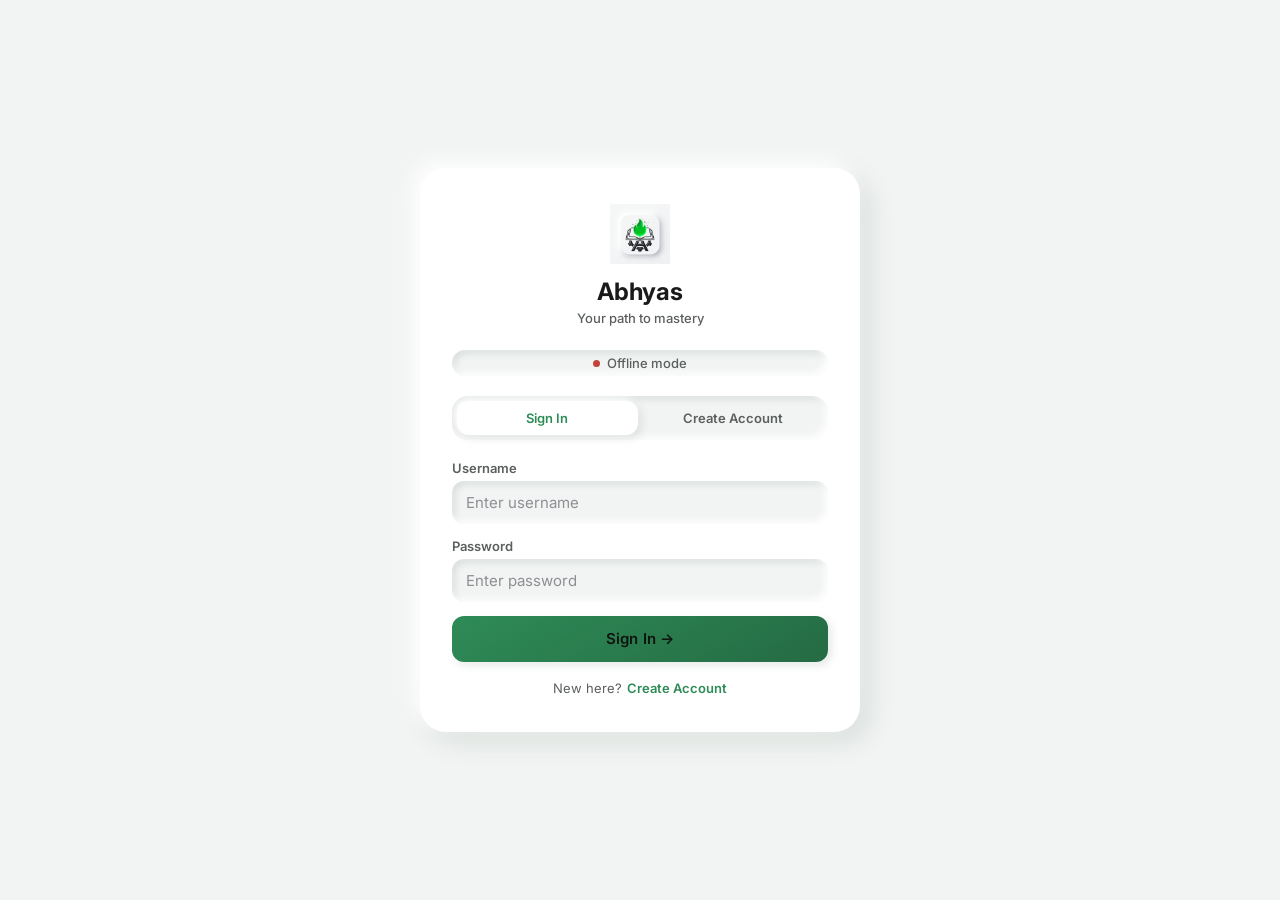
==== commit f6d9b3dd: "Roll out the real logo everywhere, replacing the placeholder glyph The two images provided were the " ====
--- a/index.html
+++ b/index.html
@@ -4,6 +4,8 @@
 <meta charset="UTF-8">
 <meta name="viewport" content="width=device-width,initial-scale=1,maximum-scale=1">
 <meta name="theme-color" content="#F2F4F3">
+<link rel="icon" type="image/png" href="favicon.png">
+<link rel="apple-touch-icon" href="icon-192.png">
 <title>Abhyas — Gateway</title>
 <link href="https://fonts.googleapis.com/css2?family=Inter:wght@400;500;600;700;800&display=swap" rel="stylesheet">
 <link rel="stylesheet" href="design-system.css">
@@ -135,7 +137,7 @@
 
 <div class="card" id="main-card">
   <div class="logo">
-    <div class="l-icon brand-mark"><svg viewBox="0 0 24 24" fill="none" stroke="currentColor" stroke-width="2.2" stroke-linecap="round" stroke-linejoin="round"><path d="M4 20 L10 12 L14 16 L20 6"/><path d="M15 6h5v5"/></svg></div>
+    <div class="l-icon brand-mark"><img src="icon-192.png" alt="Abhyas"></div>
     <h1>Abhyas</h1>
     <p>Your path to mastery</p>
   </div>
--- a/design-system.css
+++ b/design-system.css
@@ -115,10 +115,7 @@
    stay the same everywhere it's used. */
 .brand-mark{
   display:flex;align-items:center;justify-content:center;
-  background:linear-gradient(150deg,var(--c-primary-dark),var(--c-primary));
-  color:#fff;border-radius:var(--r-md);
-  box-shadow:var(--ne-sm);
   flex-shrink:0;
 }
-.brand-mark svg{width:56%;height:56%}
+.brand-mark img{width:100%;height:100%;object-fit:contain;display:block}
 
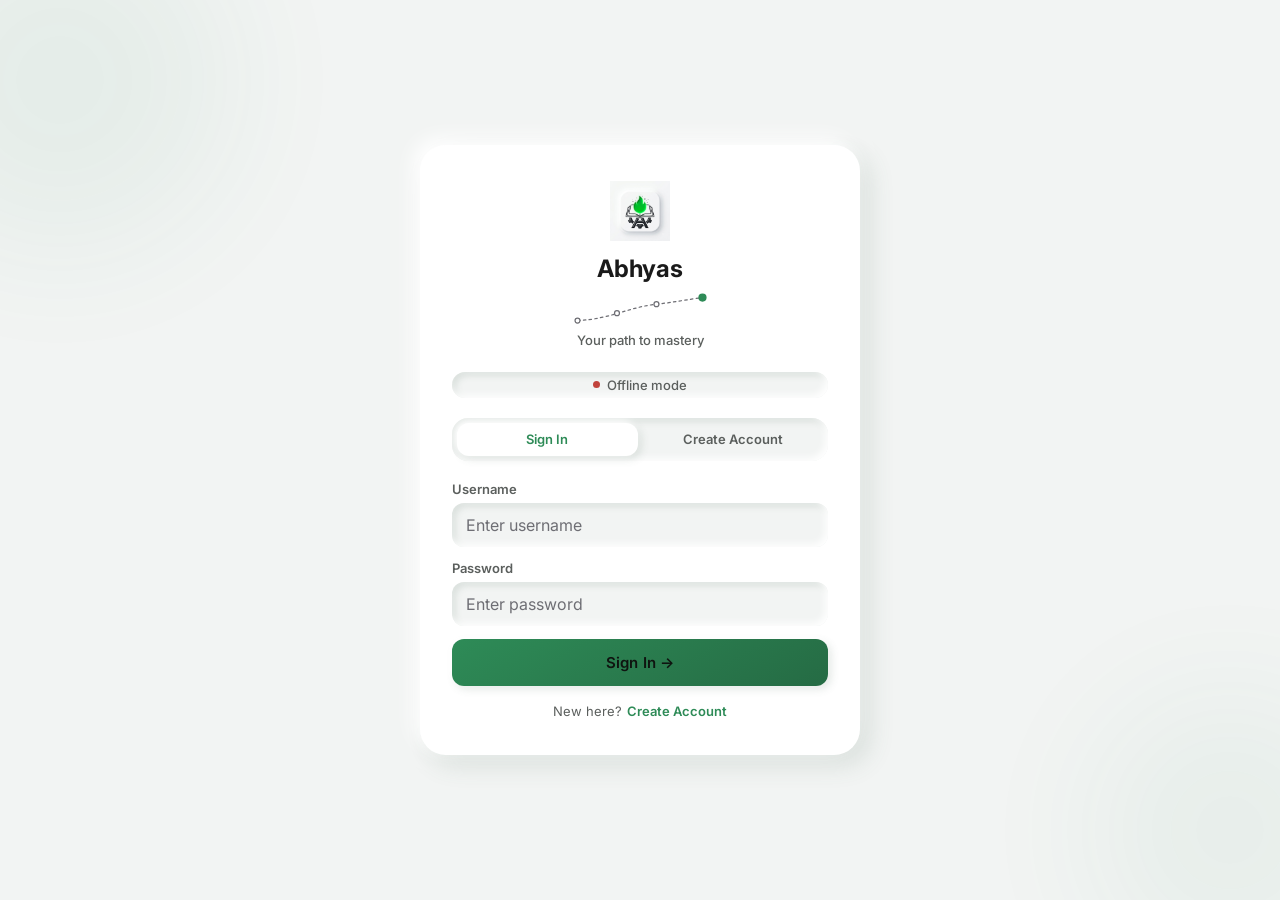
==== commit 7d39daab: "Login hero: make 'your path to mastery' an actual visual, not just text The tagline was sitting unus" ====
--- a/index.html
+++ b/index.html
@@ -40,6 +40,26 @@
 .logo h1{font-size:var(--fs-page-title);font-weight:var(--fw-bold);letter-spacing:-.3px;color:var(--c-text)}
 .logo p{font-size:var(--fs-caption);color:var(--c-text-soft);margin-top:.25rem;font-weight:var(--fw-medium)}
 
+/* "Your path to mastery" made literal: a small ascending trail of
+   waypoints under the wordmark, the last one styled as the destination.
+   Kept deliberately small and quiet — this is a login form people want
+   to get through quickly, not a hero banner to admire. */
+.path-motif{display:block;width:148px;height:auto;margin:.55rem auto .05rem}
+.path-motif-peak{animation:path-peak-pulse 2.8s ease-in-out infinite}
+@keyframes path-peak-pulse{
+  0%,100%{filter:drop-shadow(0 0 0 var(--c-primary))}
+  50%{filter:drop-shadow(0 0 3px var(--c-primary))}
+}
+@media(prefers-reduced-motion:reduce){.path-motif-peak{animation:none}}
+
+/* Ambient background — two soft, low-opacity blurred blobs for quiet
+   depth. Deliberately restrained: this sits behind a login/payment form,
+   not a marketing hero, so it should be felt more than seen. */
+.bg-motif{position:fixed;inset:0;z-index:0;pointer-events:none;overflow:hidden}
+.bg-motif::before,.bg-motif::after{content:'';position:absolute;border-radius:50%;filter:blur(70px);background:var(--c-primary)}
+.bg-motif::before{width:340px;height:340px;top:-90px;left:-110px;opacity:.06}
+.bg-motif::after{width:280px;height:280px;bottom:-70px;right:-90px;opacity:.05}
+
 /* Net */
 .net{display:flex;align-items:center;justify-content:center;gap:.45rem;font-size:var(--fs-caption);color:var(--c-text-soft);font-weight:var(--fw-medium);margin-bottom:1.25rem;background:var(--c-bg);border-radius:var(--r-full);padding:.32rem .9rem;box-shadow:var(--ne-in-sm)}
 .ndot{width:7px;height:7px;border-radius:50%;background:var(--c-primary);animation:npulse 2s ease-in-out infinite;flex-shrink:0}
@@ -135,10 +155,19 @@
 </head>
 <body>
 
+<div class="bg-motif" aria-hidden="true"></div>
+
 <div class="card" id="main-card">
   <div class="logo">
     <div class="l-icon brand-mark"><img src="icon-192.png" alt="Abhyas"></div>
     <h1>Abhyas</h1>
+    <svg class="path-motif" viewBox="0 0 180 44" fill="none" aria-hidden="true">
+      <path d="M14,36 C55,34 75,20 110,16 C130,14 150,10 166,8" stroke="var(--c-text-faint)" stroke-width="1.5" stroke-dasharray="3 4" stroke-linecap="round"/>
+      <circle cx="14" cy="36" r="3" fill="var(--c-surface)" stroke="var(--c-text-faint)" stroke-width="1.5"/>
+      <circle cx="62" cy="27" r="3" fill="var(--c-surface)" stroke="var(--c-text-faint)" stroke-width="1.5"/>
+      <circle cx="110" cy="16" r="3" fill="var(--c-surface)" stroke="var(--c-text-faint)" stroke-width="1.5"/>
+      <circle class="path-motif-peak" cx="166" cy="8" r="5" fill="var(--c-primary)"/>
+    </svg>
     <p>Your path to mastery</p>
   </div>
 
@@ -243,6 +272,7 @@
 <div id="toasts" role="status" aria-live="polite" aria-atomic="false"></div>
 
 
+<script src="shared.js"></script>
 <script>
 /* ═════════════════════════════════════════════════════════════════════════════
    ABHYAS — UNIFIED GATEWAY
@@ -253,7 +283,7 @@
 const GAS_URL = "https://script.google.com/macros/s/AKfycbwAhfyQm7NvxaNjgRm3oC9SdKwrfKNfjgDd-J0nYjYAhsU1d2PP2JfyMI30ol9AGSatyg/exec"; // ← REPLACE WITH YOUR DEPLOYED URL
 
 /* ═════════════════════════════════════════════════════════════════════════════
-   SESSION SCHEMA (stored in localStorage as 'hau_session')
+   SESSION SCHEMA (stored in localStorage as 'abhyas_session')
    ───────────────────────────────────────────────────────────────────────────
    {
      type: "user" | "admin",
@@ -279,7 +309,7 @@
 
    FOR user.html DEVELOPERS:
    ─────────────────────────
-   1. Read: const s = JSON.parse(localStorage.getItem('hau_session'));
+   1. Read: const s = JSON.parse(localStorage.getItem('abhyas_session'));
    2. If !s or s.type !== 'user' → redirect to gateway.
    3. OFFLINE check:
       - if s.access.level === 'permanent' → ALLOW
@@ -299,7 +329,7 @@
   session: null, // in-memory copy
 
   async init() {
-    await this.checkNet();
+    this.checkNet(); // fire in the background — don't block rendering on a ping
     setInterval(() => this.checkNet(), 15000);
 
     // Resume existing session
@@ -325,15 +355,8 @@
     const dot = document.getElementById('ndot');
     const txt = document.getElementById('nstat');
     const badge = document.getElementById('offline-badge');
-    try {
-      const ctrl = new AbortController();
-      const to = setTimeout(() => ctrl.abort(), 8000);
-      const r = await fetch(GAS_URL + '?action=ping&_=' + Date.now(), { signal: ctrl.signal, cache: 'no-store' });
-      clearTimeout(to);
-      if (!r.ok) throw new Error('HTTP ' + r.status);
-      const data = await r.json();
-      if (!data.pong && !data.success) throw new Error('Unexpected ping response');
-      this.online = true;
+    this.online = await pingBackend(GAS_URL);
+    if (this.online) {
       dot.className = 'ndot';
       txt.textContent = 'Backend connected';
       badge.classList.remove('show');
@@ -343,8 +366,7 @@
       if (!wasOnline && navigator.serviceWorker && navigator.serviceWorker.controller) {
         navigator.serviceWorker.controller.postMessage({ type: 'CLEAR_STALE_IF_ONLINE' });
       }
-    } catch (e) {
-      this.online = false;
+    } else {
       dot.className = 'ndot off';
       txt.textContent = 'Offline mode';
       if (this.session) badge.classList.add('show');
@@ -362,23 +384,23 @@
   /* ── Session helpers ── */
   getSession() {
     try {
-      const raw = localStorage.getItem('hau_session');
+      const raw = localStorage.getItem('abhyas_session');
       if (!raw) return null;
       return JSON.parse(raw);
     } catch (e) {
-      localStorage.removeItem('hau_session');
+      localStorage.removeItem('abhyas_session');
       return null;
     }
   },
 
   saveSession(obj) {
     this.session = obj;
-    localStorage.setItem('hau_session', JSON.stringify(obj));
+    localStorage.setItem('abhyas_session', JSON.stringify(obj));
   },
 
   clearSession() {
     this.session = null;
-    localStorage.removeItem('hau_session');
+    localStorage.removeItem('abhyas_session');
   },
 
   /* ── UI Mode Switcher ── */
--- a/design-system.css
+++ b/design-system.css
@@ -3,8 +3,7 @@
    "Abhyas: Your path to mastery"
    Linked by index.html, user.html, and admin.html.
 
-   Rebrand from HAMRO AFNAI → Abhyas. Direction shifts from flat
-   fintech-minimal to a soft/neumorphic hybrid: off-white canvas,
+   Direction is a soft/neumorphic hybrid: off-white canvas,
    white cards that read as gently extruded via a dual-tone shadow
    (soft light highlight + soft dark shadow) rather than hard drop
    shadows, rounded icon chips for scanability, and content grouped
@@ -22,7 +21,7 @@
   --c-deep:         #4A6A55;   /* deep forest green — brand graphic accent, hero/nav emphasis */
   --c-text:         #1A1A1A;   /* primary text — headings, row labels */
   --c-text-soft:    #5B5F5D;   /* secondary text — captions, helper copy (darkened from #8E8E93 for AA contrast on white) */
-  --c-text-faint:   #8E8E93;   /* tertiary text — placeholders, disabled, inactive nav icons */
+  --c-text-faint:   #6E6E74;   /* tertiary text — placeholders, disabled, inactive nav icons (darkened from #8E8E93 — that was 2.95:1 against --c-bg, failing WCAG AA even for large text; this is 4.59:1) */
   --c-bg:           #F2F4F3;   /* page canvas */
   --c-surface:      #FFFFFF;   /* card/panel surface */
   --c-divider:      #E7EAE8;   /* hairline borders, separators */
@@ -92,6 +91,28 @@
   *{animation-duration:.01ms!important;transition-duration:.01ms!important}
 }
 
+/* iOS Safari auto-zooms the viewport when a focused input's computed
+   font-size is under 16px — arguably the single most universally-hated
+   mobile text-input bug. Every input/select/textarea across all three
+   pages (login, signup, payment, admin edit forms, timetable, search
+   boxes) was set below that threshold by each page's own local styles.
+   Fixed once here rather than editing every page's form-control rules
+   individually — this only touches form controls, not the body type
+   scale, so it doesn't change how anything else looks. */
+input, select, textarea { font-size: max(16px, var(--fs-body)) !important; }
+
+/* Mobile Safari's 100vh includes the address bar, which shrinks/grows as
+   the person scrolls — causing full-height layouts to jump or clip at
+   the bottom. 100dvh (dynamic viewport height) tracks the actual visible
+   area instead. Listed after 100vh as a progressive enhancement: browsers
+   without dvh support simply ignore this line and keep the vh fallback
+   already set by each page. */
+body, #app { min-height: 100dvh; }
+
+/* Removes the ~300ms tap-response delay some mobile browsers still apply
+   to double-tap-to-zoom detection on interactive elements. */
+button, .btn, a[onclick], [role="button"] { touch-action: manipulation; }
+
 /* ── Cross-page resets ── */
 *,*::before,*::after{box-sizing:border-box}
 body{-webkit-font-smoothing:antialiased;text-rendering:optimizeLegibility}
